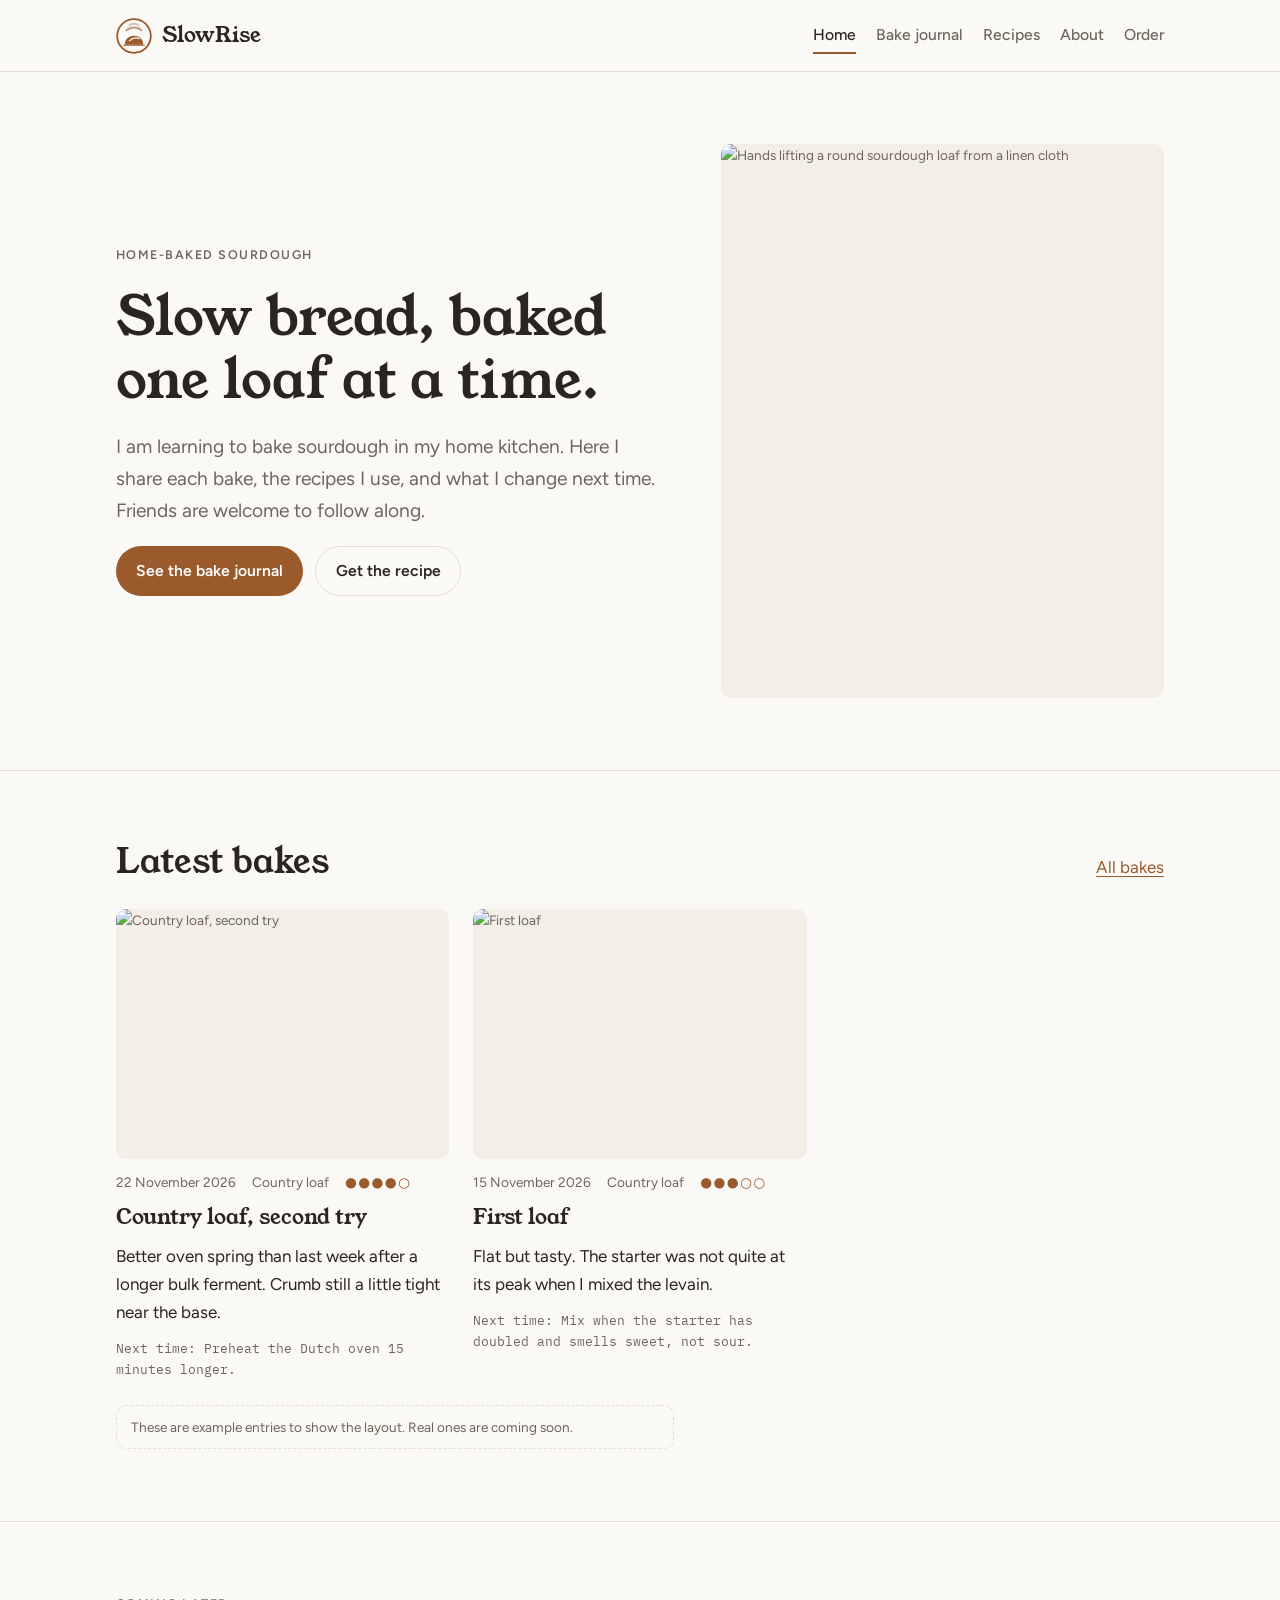
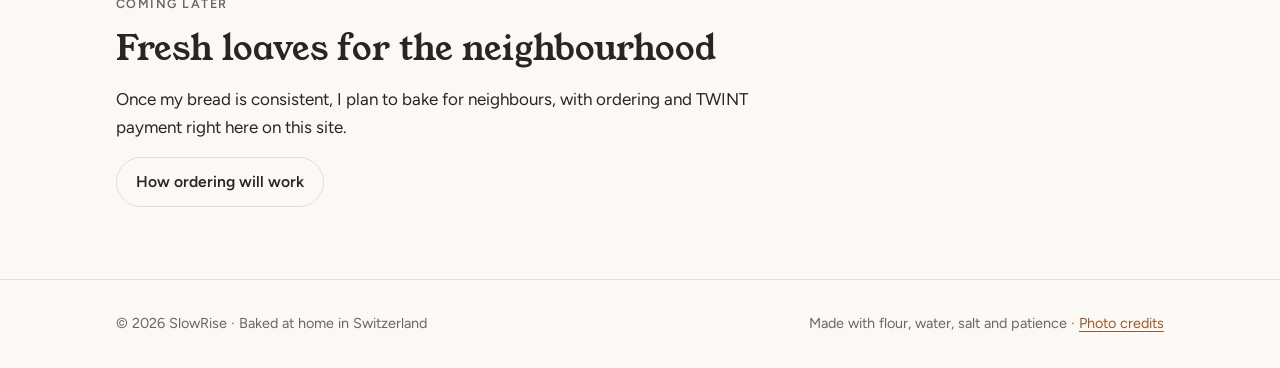
==== index.html @ 60869bbe "Launch SlowRise website Static site for GitHub Pages: home, bake journal, recipes, about and an orde" ====
<!doctype html>
<html lang="en">
<head>
<meta charset="utf-8">
<meta name="viewport" content="width=device-width, initial-scale=1, viewport-fit=cover">
<title>SlowRise</title>
<meta name="description" content="Home-baked sourdough: my bakes, recipes and what I am learning along the way.">
<link rel="preconnect" href="https://fonts.googleapis.com">
<link rel="preconnect" href="https://fonts.gstatic.com" crossorigin>
<link rel="stylesheet" href="https://fonts.googleapis.com/css2?family=Figtree:wght@400;500;600&family=IBM+Plex+Mono:wght@400&family=Young+Serif&display=swap">
<link rel="stylesheet" href="assets/style.css">
<link rel="icon" href="assets/slowrise-icon.svg" type="image/svg+xml">
</head>
<body>
<header class="site-header"><div class="wrap">
  <a class="brand" href="index.html"><svg aria-hidden="true" xmlns="http://www.w3.org/2000/svg" viewBox="20 20 120 120" xmlns:c2pa="http://c2pa.org/manifest"><circle cx="80" cy="80" r="56" fill="none" stroke="#9a5a2c" stroke-width="6"/><g transform="translate(80 78) scale(1.4) translate(-80 -78)"><path d="M58 100 C58 72 102 72 102 100 Z" fill="#9a5a2c"/><path d="M69 91 C76 84 86 83 93 86" stroke="#fbf9f5" stroke-width="2.6" fill="none" stroke-linecap="round"/><path d="M62 66 C72 57 88 57 98 66" stroke="#9a5a2c" stroke-width="4.5" fill="none" stroke-linecap="round" opacity=".6"/><path d="M69 54 C75 49 85 49 91 54" stroke="#9a5a2c" stroke-width="4.5" fill="none" stroke-linecap="round" opacity=".35"/><rect x="54" y="100" width="52" height="2.6" rx="1.3" fill="#9a5a2c"/><metadata><c2pa:manifest>[base64]/CWQAAAZljYm9yomdhY3Rpb25zgqJmYWN0aW9ua2MycGEub3BlbmVkanBhcmFtZXRlcnOha2luZ3JlZGllbnRzgaJjdXJseC1zZWxmI2p1bWJmPWMycGEuYXNzZXJ0aW9ucy9jMnBhLmluZ3JlZGllbnQudjNkaGFzaFggWPOl4H/[base64]/[base64]/NGecPCytOwbKIbtbiwzRqvPZkd4I4atxMf46JjdXJseCpzZWxmI2p1bWJmPWMycGEuYXNzZXJ0aW9ucy9jMnBhLmFjdGlvbnMudjJkaGFzaFggr4GhejEgDaPNTZR0cdIsZ1REBcip40oiCZy/Ed5PreSiY3VybHgpc2VsZiNqdW1iZj1jMnBhLmFzc2VydGlvbnMvYzJwYS5oYXNoLmRhdGFkaGFzaFggjksnxcP9mDrNz2P2r/X9RKMBh4L3/[base64]/[base64]/3cyjxFA3Qo5S46fX0/ihY0VZ7mfb9KF703t5OjWDBWMA4GA1UdDwEB/wQEAwIHgDAVBgNVHSUEDjAMBgorBgEEAYPoXgIBMAwGA1UdEwEB/wQCMAAwHwYDVR0jBBgwFoAUzlHiBIFOZFsj+OPEz5o+nMHXXMIwCgYIKoZIzj0EAwMDZwAwZAIwMXMdFJ4BetLLVY7ORuE9noqbbAZOZn/aArXyTwFAZfKrPzxF2vPoJNf1+UCdg1XGAjBwX1zd9WGqYkqmL5SFqw1QySjr1zJfpJM9+1rdDwSPLMOPOjKuiXjoU/[base64]/Oc1e/bIlU72qNO+OXqVHaN+mHjWEEXpP87nwZQ37JZCylegv99Gw=</c2pa:manifest></metadata></g></svg><span>SlowRise</span></a>
  <nav class="nav" aria-label="Main"><a href="index.html" aria-current="page">Home</a><a href="bakes.html">Bake journal</a><a href="recipes.html">Recipes</a><a href="about.html">About</a><a href="order.html">Order</a></nav>
</div></header>
<main>

<section class="hero"><div class="wrap">
  <div class="copy">
    <span class="eyebrow">Home-baked sourdough</span>
    <h1>Slow bread, baked one loaf at a time.</h1>
    <p class="lede">I am learning to bake sourdough in my home kitchen. Here I share each bake, the recipes I use, and what I change next time. Friends are welcome to follow along.</p>
    <div class="btn-row"><a class="btn btn-primary" href="bakes.html">See the bake journal</a><a class="btn btn-ghost" href="recipes.html">Get the recipe</a></div>
  </div>
  <figure class="photo hero-photo" style="aspect-ratio:4 / 5"><img src="https://images.unsplash.com/photo-1613396874083-2d5fbe59ae79?auto=format&fit=crop&w=1200&q=80" alt="Hands lifting a round sourdough loaf from a linen cloth" loading="lazy"></figure>
</div></section>
<section><div class="wrap">
  <div class="section-head"><h2>Latest bakes</h2><a href="bakes.html">All bakes</a></div>
  <div id="bakes" data-limit="3"></div>
</div></section>
<section><div class="wrap stack">
  <span class="eyebrow">Coming later</span>
  <h2>Fresh loaves for the neighbourhood</h2>
  <p>Once my bread is consistent, I plan to bake for neighbours, with ordering and TWINT payment right here on this site.</p>
  <div><a class="btn btn-ghost" href="order.html">How ordering will work</a></div>
</div></section>
</main>
<footer class="site-footer"><div class="wrap">
  <span>© <span id="year">2026</span> SlowRise · Baked at home in Switzerland</span>
  <span>Made with flour, water, salt and patience · <a href="about.html#credits">Photo credits</a></span>
</div></footer>
<script src="assets/site.js"></script>
</body>
</html>
---- assets/style.css ----
/* Layout: one calm reading column (max 68rem) with generous whitespace; cards only for bakes. */
:root {
  --bg: #fbf9f5;          /* flour */
  --surface: #f3eee6;     /* proofing linen */
  --ink: #2b2521;         /* rye */
  --muted: #6f655c;
  --line: #e4ddd2;
  --crust: #9a5a2c;       /* accent: crust brown */
  --crust-ink: #ffffff;
  --sage: #6c7a5f;        /* "available" state */
  --font-display: "Young Serif", Georgia, "Times New Roman", serif;
  --font-body: "Figtree", system-ui, -apple-system, "Segoe UI", sans-serif;
  --font-data: "IBM Plex Mono", ui-monospace, Menlo, monospace;
  --radius: 10px;
  color-scheme: light;
}
@media (prefers-color-scheme: dark) {
  :root:not([data-theme="light"]) {
    --bg: #1c1916; --surface: #262220; --ink: #efe8df; --muted: #b0a598;
    --line: #3a342f; --crust: #d38a55; --crust-ink: #1c1916; --sage: #9fb08f;
    color-scheme: dark;
  }
}
:root[data-theme="dark"] {
  --bg: #1c1916; --surface: #262220; --ink: #efe8df; --muted: #b0a598;
  --line: #3a342f; --crust: #d38a55; --crust-ink: #1c1916; --sage: #9fb08f;
  color-scheme: dark;
}

*, *::before, *::after { box-sizing: border-box; }
html { -webkit-text-size-adjust: 100%; }
body {
  margin: 0;
  background: var(--bg);
  color: var(--ink);
  font-family: var(--font-body);
  font-size: 1.0625rem;
  line-height: 1.65;
}
img { max-width: 100%; display: block; }
a { color: var(--crust); text-underline-offset: 3px; }
a:focus-visible, button:focus-visible { outline: 2px solid var(--crust); outline-offset: 3px; border-radius: 4px; }

.wrap {
  max-width: 68rem;
  margin: 0 auto;
  padding-left: max(20px, env(safe-area-inset-left, 0px));
  padding-right: max(20px, env(safe-area-inset-right, 0px));
}

h1, h2, h3 { font-family: var(--font-display); font-weight: 400; line-height: 1.15; text-wrap: balance; margin: 0; }
h1 { font-size: clamp(2.2rem, 5vw, 3.4rem); }
h2 { font-size: clamp(1.6rem, 3vw, 2.1rem); }
h3 { font-size: 1.3rem; }
p { margin: 0; max-width: 62ch; }
.eyebrow { font-size: .78rem; letter-spacing: .12em; text-transform: uppercase; color: var(--muted); font-weight: 600; }
.lede { font-size: 1.2rem; color: var(--muted); }
.stack { display: grid; gap: 1rem; }

/* Header */
.site-header { border-bottom: 1px solid var(--line); }
.site-header .wrap { display: flex; align-items: center; justify-content: space-between; gap: 1rem; flex-wrap: wrap; padding-block: 1.1rem; }
.brand { display: flex; align-items: center; gap: .6rem; color: var(--ink); text-decoration: none; font-family: var(--font-display); font-size: 1.3rem; }
.brand svg { width: 36px; height: 36px; }
.nav { display: flex; gap: .25rem 1.25rem; flex-wrap: wrap; }
.nav a { color: var(--muted); text-decoration: none; font-weight: 500; font-size: .98rem; padding-block: .25rem; border-bottom: 2px solid transparent; }
.nav a:hover { color: var(--ink); }
.nav a[aria-current="page"] { color: var(--ink); border-bottom-color: var(--crust); }

/* Sections */
main section { padding-block: clamp(2.5rem, 6vw, 4.5rem); }
main section + section { border-top: 1px solid var(--line); }
.section-head { display: flex; justify-content: space-between; align-items: baseline; gap: 1rem; flex-wrap: wrap; margin-bottom: 1.75rem; }

/* Hero */
.hero .wrap { display: grid; grid-template-columns: 1.1fr .9fr; gap: clamp(2rem, 5vw, 4rem); align-items: center; }
.hero .copy { display: grid; gap: 1.25rem; min-width: 0; }
.hero-art { aspect-ratio: 1 / 1; max-width: 100%; border-radius: 50%; background: var(--surface); display: grid; place-items: center; }
.hero-art svg { width: 78%; height: auto; }
@media (max-width: 760px) {
  .hero .wrap { grid-template-columns: 1fr; }
  .hero-art { max-width: 280px; justify-self: center; order: -1; }
}

.btn { display: inline-flex; align-items: center; gap: .5rem; padding: .7rem 1.2rem; border-radius: 999px; font-weight: 600; text-decoration: none; font-size: .98rem; border: 1px solid transparent; }
.btn-primary { background: var(--crust); color: var(--crust-ink); }
.btn-ghost { border-color: var(--line); color: var(--ink); }
.btn-row { display: flex; gap: .75rem; flex-wrap: wrap; }

/* Bake cards */
.bakes { display: grid; grid-template-columns: repeat(auto-fill, minmax(260px, 1fr)); gap: 1.5rem; }
.bake { display: grid; gap: .75rem; align-content: start; min-width: 0; }
.photo { aspect-ratio: 4 / 3; max-width: 100%; border-radius: var(--radius); background: var(--surface); overflow: hidden; display: grid; place-items: center; color: var(--muted); font-size: .85rem; }
.photo img { width: 100%; height: 100%; object-fit: cover; }
.bake .meta { display: flex; gap: .4rem 1rem; flex-wrap: wrap; font-size: .85rem; color: var(--muted); }
.rating { color: var(--crust); letter-spacing: .1em; }
.tag { display: inline-block; font-size: .72rem; letter-spacing: .08em; text-transform: uppercase; font-weight: 600; padding: .15rem .55rem; border-radius: 999px; border: 1px solid var(--line); color: var(--muted); }

/* Recipes */
.recipe { display: grid; grid-template-columns: minmax(0, 1fr) minmax(0, 1.2fr); gap: 2.5rem; }
@media (max-width: 760px) { .recipe { grid-template-columns: 1fr; } }
.table-scroll { overflow-x: auto; }
table.formula { width: 100%; border-collapse: collapse; font-variant-numeric: tabular-nums; }
.formula th, .formula td { text-align: left; padding: .55rem .25rem; border-bottom: 1px solid var(--line); }
.formula th { font-size: .75rem; letter-spacing: .1em; text-transform: uppercase; color: var(--muted); font-weight: 600; }
.formula td.num { text-align: right; font-family: var(--font-data); font-size: .92rem; }
.formula th.num { text-align: right; }
.formula tfoot td { font-weight: 600; border-bottom: 0; }
ol.method { margin: 0; padding-left: 1.3rem; display: grid; gap: .8rem; }
ol.method li::marker { font-family: var(--font-data); color: var(--crust); }
.when { font-family: var(--font-data); font-size: .82rem; color: var(--muted); display: block; }

/* Order (phase 2) */
.menu { display: grid; gap: 0; }
.menu-item { display: grid; grid-template-columns: 1fr auto; gap: .25rem 1rem; padding-block: 1.1rem; border-bottom: 1px solid var(--line); }
.menu-item .price { font-family: var(--font-data); white-space: nowrap; }
.menu-item p { color: var(--muted); font-size: .95rem; grid-column: 1 / -1; }
.notice { background: var(--surface); border-radius: var(--radius); padding: 1.25rem 1.4rem; display: grid; gap: .5rem; }
.dot { display: inline-block; width: .55rem; height: .55rem; border-radius: 50%; background: var(--muted); margin-right: .4rem; vertical-align: middle; }
.dot.on { background: var(--sage); }

.sample-note { margin-top: 1.5rem; font-size: .85rem; color: var(--muted); border: 1px dashed var(--line); border-radius: var(--radius); padding: .6rem .9rem; }

/* Footer */
.site-footer { border-top: 1px solid var(--line); color: var(--muted); font-size: .9rem; }
.site-footer .wrap { display: flex; justify-content: space-between; gap: 1rem; flex-wrap: wrap; padding-block: 2rem; }

@media (prefers-reduced-motion: no-preference) {
  .btn, .nav a { transition: background-color .15s, color .15s, border-color .15s; }
}

/* Photos */
figure.photo { margin: 0; }
.hero-photo { width: 100%; }
.photo.wide { aspect-ratio: 21 / 9; }
.photo-pair { display: grid; grid-template-columns: 1fr 1fr; gap: 1rem; }
.credits ul { margin: 0; padding-left: 1.2rem; display: grid; gap: .3rem; font-size: .92rem; color: var(--muted); }
@media (max-width: 760px) {
  .hero-photo { max-width: 340px; justify-self: center; order: -1; aspect-ratio: 4 / 3 !important; }
  .photo.wide { aspect-ratio: 16 / 10; }
}
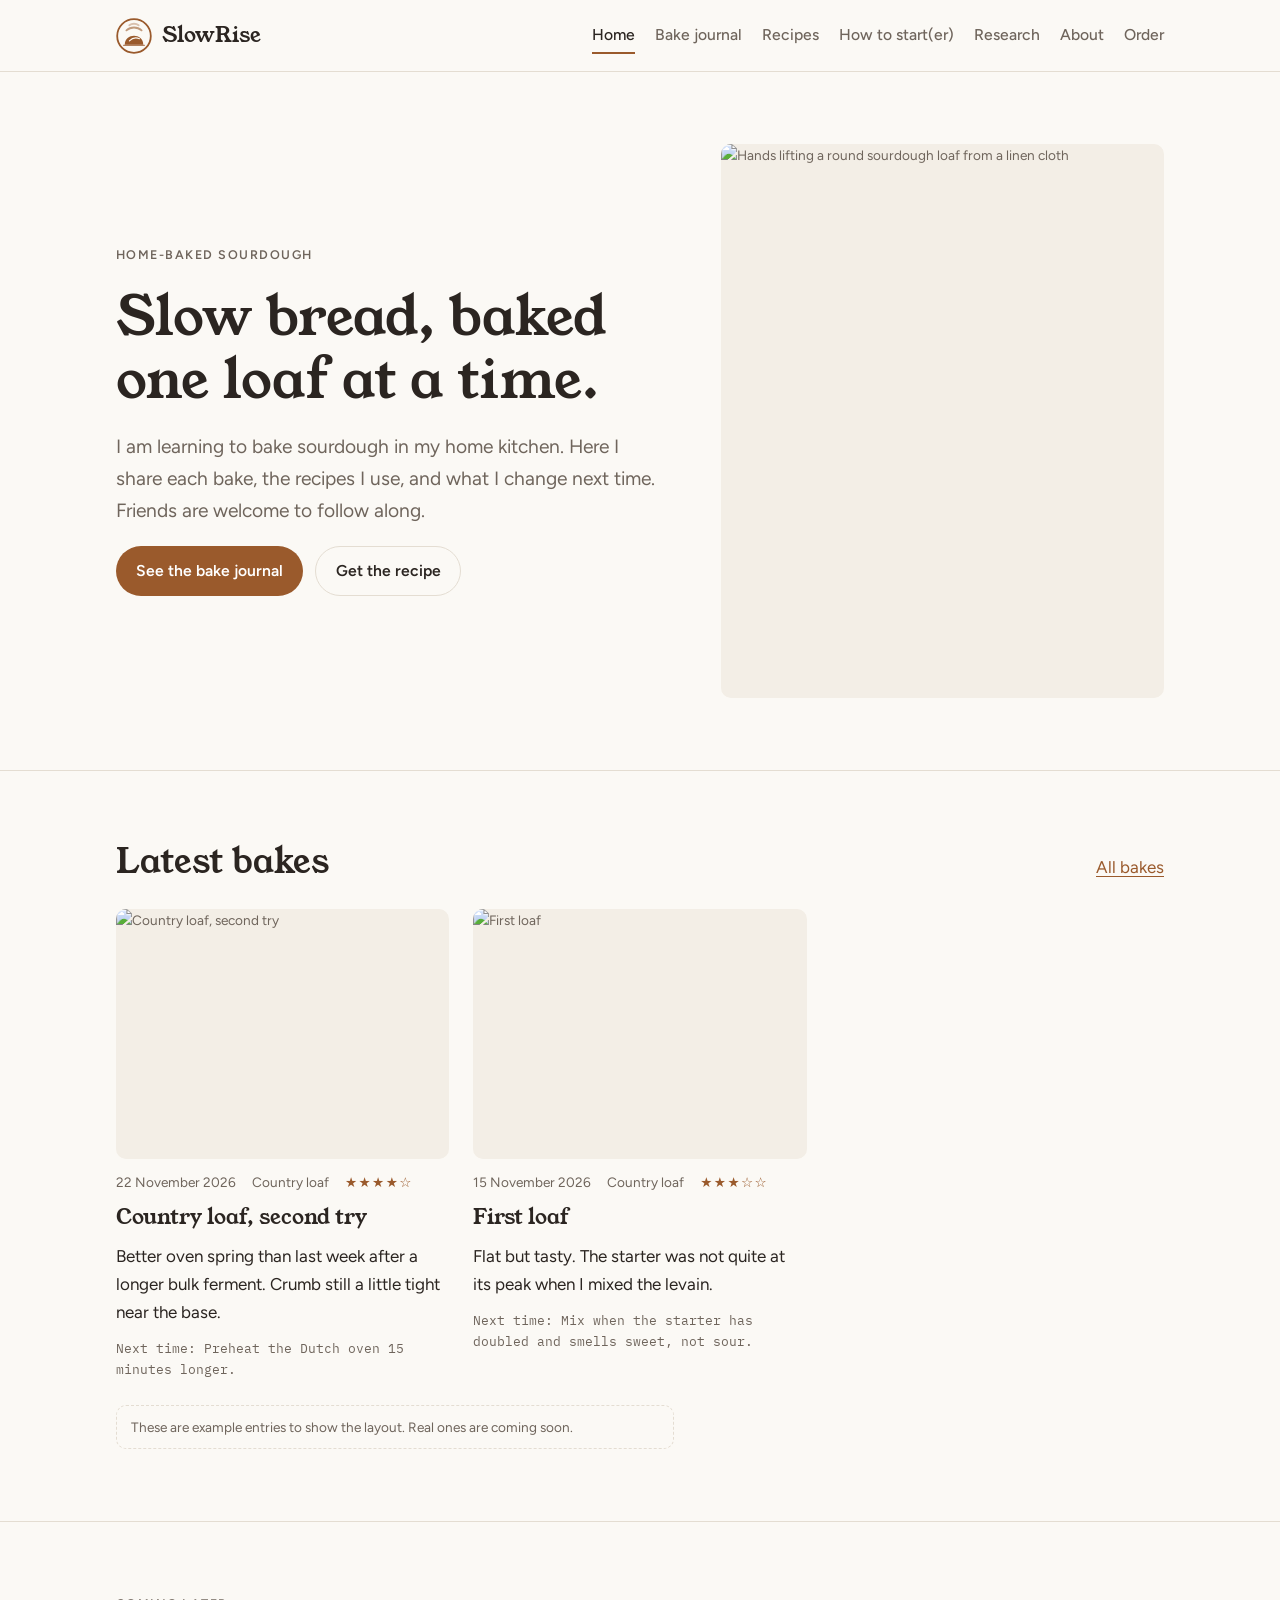
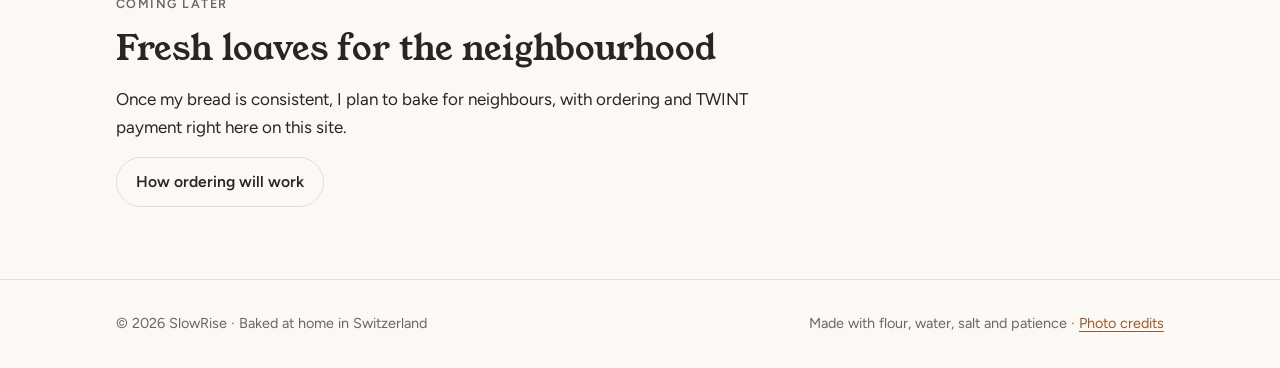
==== commit 419de3fb: "Add How to start(er) page with three test starters and starter research Adds starter.html (three sta" ====
--- a/index.html
+++ b/index.html
@@ -14,7 +14,7 @@
 <body>
 <header class="site-header"><div class="wrap">
   <a class="brand" href="index.html"><svg aria-hidden="true" xmlns="http://www.w3.org/2000/svg" viewBox="20 20 120 120" xmlns:c2pa="http://c2pa.org/manifest"><circle cx="80" cy="80" r="56" fill="none" stroke="#9a5a2c" stroke-width="6"/><g transform="translate(80 78) scale(1.4) translate(-80 -78)"><path d="M58 100 C58 72 102 72 102 100 Z" fill="#9a5a2c"/><path d="M69 91 C76 84 86 83 93 86" stroke="#fbf9f5" stroke-width="2.6" fill="none" stroke-linecap="round"/><path d="M62 66 C72 57 88 57 98 66" stroke="#9a5a2c" stroke-width="4.5" fill="none" stroke-linecap="round" opacity=".6"/><path d="M69 54 C75 49 85 49 91 54" stroke="#9a5a2c" stroke-width="4.5" fill="none" stroke-linecap="round" opacity=".35"/><rect x="54" y="100" width="52" height="2.6" rx="1.3" fill="#9a5a2c"/><metadata><c2pa:manifest>[base64]/CWQAAAZljYm9yomdhY3Rpb25zgqJmYWN0aW9ua2MycGEub3BlbmVkanBhcmFtZXRlcnOha2luZ3JlZGllbnRzgaJjdXJseC1zZWxmI2p1bWJmPWMycGEuYXNzZXJ0aW9ucy9jMnBhLmluZ3JlZGllbnQudjNkaGFzaFggWPOl4H/[base64]/[base64]/NGecPCytOwbKIbtbiwzRqvPZkd4I4atxMf46JjdXJseCpzZWxmI2p1bWJmPWMycGEuYXNzZXJ0aW9ucy9jMnBhLmFjdGlvbnMudjJkaGFzaFggr4GhejEgDaPNTZR0cdIsZ1REBcip40oiCZy/Ed5PreSiY3VybHgpc2VsZiNqdW1iZj1jMnBhLmFzc2VydGlvbnMvYzJwYS5oYXNoLmRhdGFkaGFzaFggjksnxcP9mDrNz2P2r/X9RKMBh4L3/[base64]/[base64]/3cyjxFA3Qo5S46fX0/ihY0VZ7mfb9KF703t5OjWDBWMA4GA1UdDwEB/wQEAwIHgDAVBgNVHSUEDjAMBgorBgEEAYPoXgIBMAwGA1UdEwEB/wQCMAAwHwYDVR0jBBgwFoAUzlHiBIFOZFsj+OPEz5o+nMHXXMIwCgYIKoZIzj0EAwMDZwAwZAIwMXMdFJ4BetLLVY7ORuE9noqbbAZOZn/aArXyTwFAZfKrPzxF2vPoJNf1+UCdg1XGAjBwX1zd9WGqYkqmL5SFqw1QySjr1zJfpJM9+1rdDwSPLMOPOjKuiXjoU/[base64]/Oc1e/bIlU72qNO+OXqVHaN+mHjWEEXpP87nwZQ37JZCylegv99Gw=</c2pa:manifest></metadata></g></svg><span>SlowRise</span></a>
-  <nav class="nav" aria-label="Main"><a href="index.html" aria-current="page">Home</a><a href="bakes.html">Bake journal</a><a href="recipes.html">Recipes</a><a href="about.html">About</a><a href="order.html">Order</a></nav>
+  <nav class="nav" aria-label="Main"><a href="index.html" aria-current="page">Home</a><a href="bakes.html">Bake journal</a><a href="recipes.html">Recipes</a><a href="starter.html">How to start(er)</a><a href="research.html">Research</a><a href="about.html">About</a><a href="order.html">Order</a></nav>
 </div></header>
 <main>
 
@@ -25,7 +25,7 @@
     <p class="lede">I am learning to bake sourdough in my home kitchen. Here I share each bake, the recipes I use, and what I change next time. Friends are welcome to follow along.</p>
     <div class="btn-row"><a class="btn btn-primary" href="bakes.html">See the bake journal</a><a class="btn btn-ghost" href="recipes.html">Get the recipe</a></div>
   </div>
-  <figure class="photo hero-photo" style="aspect-ratio:4 / 5"><img src="https://images.unsplash.com/photo-1613396874083-2d5fbe59ae79?auto=format&fit=crop&w=1200&q=80" alt="Hands lifting a round sourdough loaf from a linen cloth" loading="lazy"></figure>
+  <figure class="photo hero-photo" style="aspect-ratio:4 / 5"><img src="https://images.unsplash.com/photo-1613396874083-2d5fbe59ae79?auto=format&fit=crop&w=1200&q=80" alt="Hands lifting a round sourdough loaf from a linen cloth" fetchpriority="high"></figure>
 </div></section>
 <section><div class="wrap">
   <div class="section-head"><h2>Latest bakes</h2><a href="bakes.html">All bakes</a></div>
--- a/assets/style.css
+++ b/assets/style.css
@@ -110,6 +110,16 @@
 ol.method li::marker { font-family: var(--font-data); color: var(--crust); }
 .when { font-family: var(--font-data); font-size: .82rem; color: var(--muted); display: block; }
 
+/* Research */
+.research-list { display: grid; }
+.research-entry { display: grid; gap: .75rem; padding-block: 1.5rem; border-bottom: 1px solid var(--line); }
+.research-entry:first-child { padding-top: 0; }
+.research-entry h2 { font-size: clamp(1.4rem, 2.5vw, 1.8rem); }
+.research-entry > p { max-width: 72ch; }
+.research-meta { display: flex; align-items: center; gap: .4rem .8rem; flex-wrap: wrap; color: var(--muted); font-size: .85rem; }
+.research-author { color: var(--muted); font-size: .95rem; }
+.research-entry > a { width: fit-content; font-weight: 600; }
+
 /* Order (phase 2) */
 .menu { display: grid; gap: 0; }
 .menu-item { display: grid; grid-template-columns: 1fr auto; gap: .25rem 1rem; padding-block: 1.1rem; border-bottom: 1px solid var(--line); }
@@ -139,3 +149,36 @@
   .hero-photo { max-width: 340px; justify-self: center; order: -1; aspect-ratio: 4 / 3 !important; }
   .photo.wide { aspect-ratio: 16 / 10; }
 }
+
+/* How to start(er) */
+.jump { display: flex; flex-wrap: wrap; gap: .5rem; }
+.jump a { text-decoration: none; font-weight: 500; font-size: .92rem; padding: .35rem .85rem; border: 1px solid var(--line); border-radius: 999px; color: var(--ink); }
+.jump a:hover { border-color: var(--crust); }
+.starter-cards { display: grid; grid-template-columns: repeat(3, minmax(0, 1fr)); gap: 1.25rem; }
+.starter-card { display: grid; gap: .6rem; align-content: start; padding: 1.4rem; background: var(--surface); border-radius: var(--radius); color: var(--ink); text-decoration: none; border: 1px solid transparent; }
+.starter-card:hover { border-color: var(--crust); }
+.starter-card .letter { width: 2.4rem; height: 2.4rem; border-radius: 50%; background: var(--crust); color: var(--crust-ink); display: grid; place-items: center; font-family: var(--font-display); font-size: 1.2rem; }
+.starter-card p { color: var(--muted); font-size: .98rem; }
+.facts { margin: .25rem 0 0; display: grid; grid-template-columns: auto 1fr; gap: .3rem .9rem; font-size: .88rem; }
+.facts dt { color: var(--muted); font-weight: 600; }
+.facts dd { margin: 0; }
+.starter-title { font-size: clamp(1.6rem, 3vw, 2.1rem); }
+h4 { font-family: var(--font-display); font-weight: 400; font-size: 1.2rem; margin: 0; }
+.starter-recipe { scroll-margin-top: 1rem; }
+.two-col { display: grid; grid-template-columns: 1fr 1fr; gap: 2.5rem; }
+ul.ticks { margin: 0; padding-left: 1.2rem; display: grid; gap: .55rem; }
+ul.ticks li::marker { color: var(--crust); }
+.principles { display: grid; grid-template-columns: repeat(2, minmax(0, 1fr)); gap: 1.75rem 2.5rem; }
+.principles article { display: grid; gap: .45rem; align-content: start; padding-top: 1rem; border-top: 2px solid var(--crust); }
+.principles p { font-size: .98rem; }
+.source-cols { display: grid; grid-template-columns: 1fr 1fr; gap: 3rem; align-items: start; }
+.source-col { display: grid; gap: 1.25rem; min-width: 0; }
+.col-head { font-size: 1.5rem; padding-bottom: .75rem; border-bottom: 2px solid var(--crust); }
+.source-col .research-entry h2 { font-size: 1.3rem; }
+.research-entry { scroll-margin-top: 1rem; }
+.home-baker { display: grid; gap: .35rem; background: var(--surface); border-radius: var(--radius); padding: 1rem 1.1rem; }
+.home-baker h3 { font-size: 1.05rem; }
+@media (max-width: 900px) { .starter-cards { grid-template-columns: 1fr; } }
+@media (max-width: 760px) { .two-col, .principles, .source-cols { grid-template-columns: 1fr; } }
+.starter-recipe .recipe > .stack { align-content: start; }
+.starter-recipe .notice p { font-size: .98rem; }
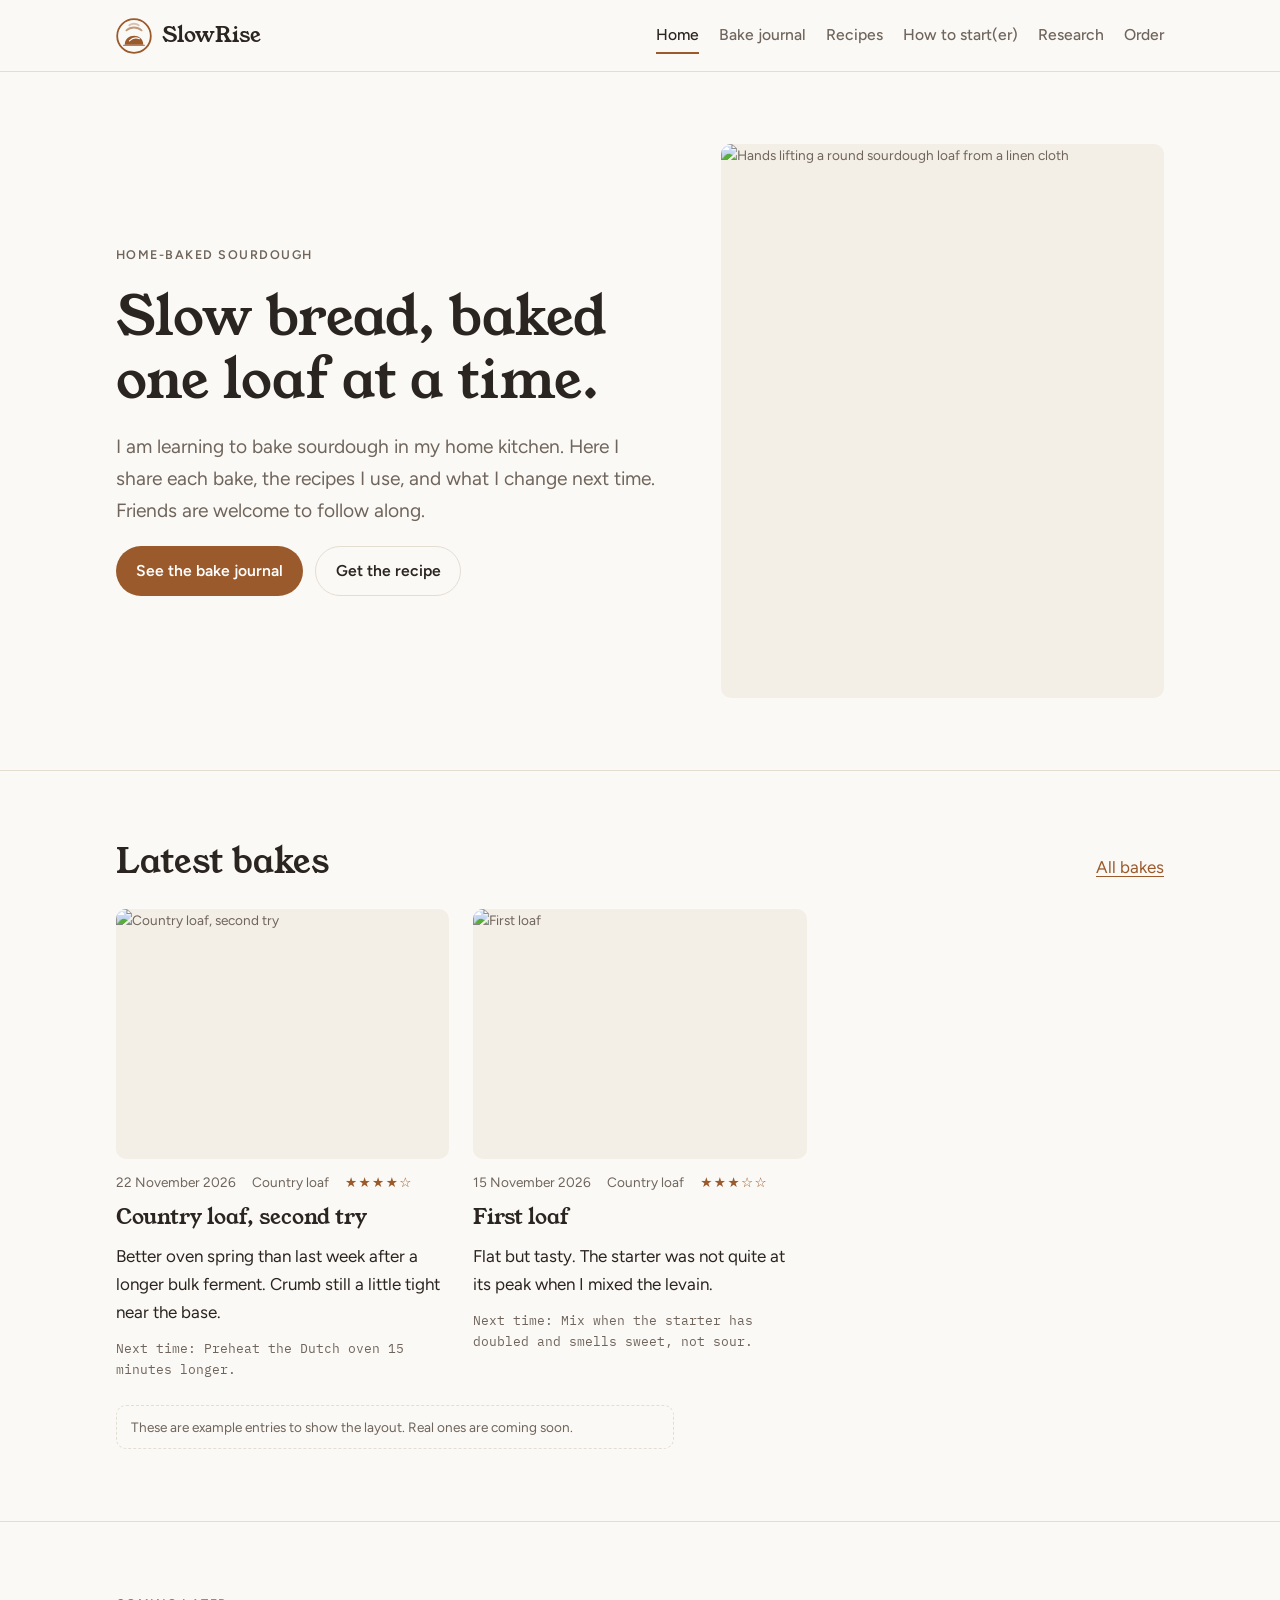
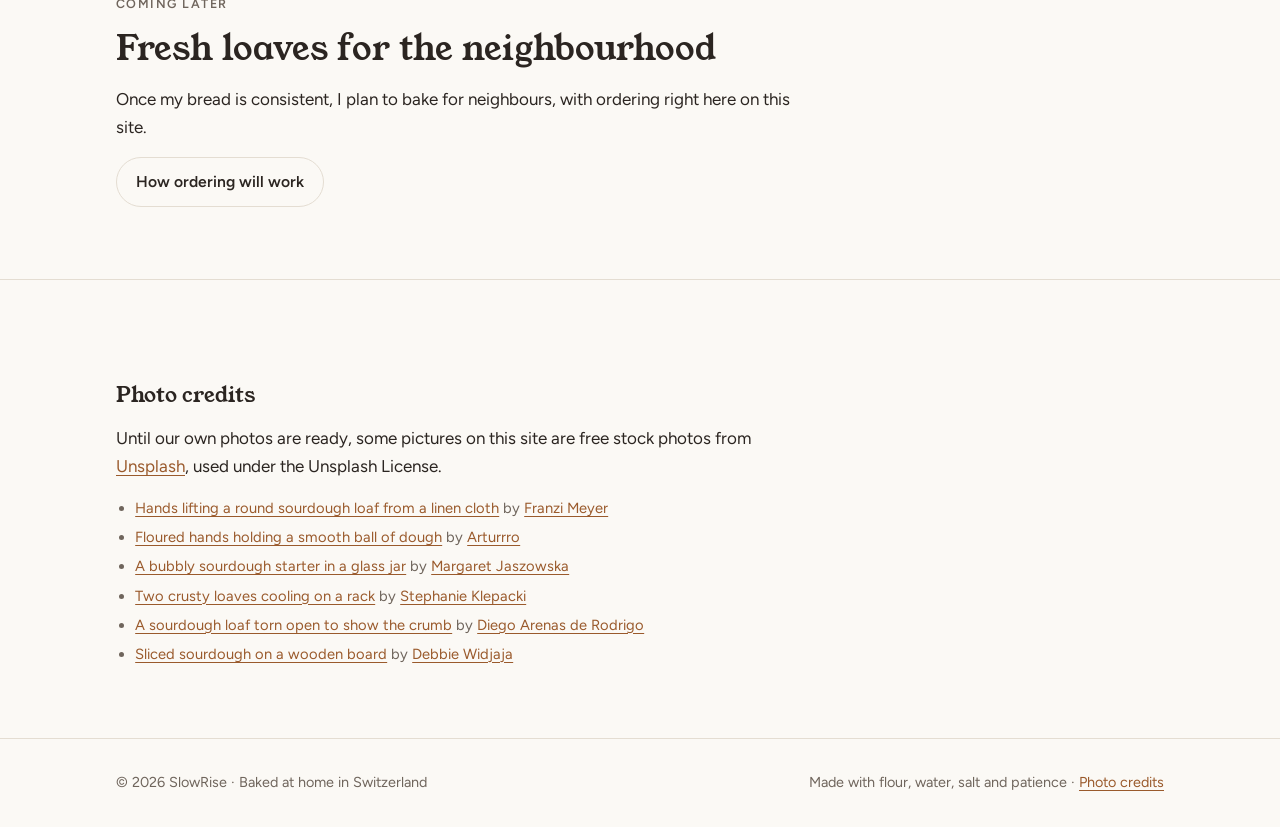
==== commit 164ff39c: "Remove About page and all TWINT/payment mentions Photo credits move to the bottom of the home page. " ====
--- a/index.html
+++ b/index.html
@@ -14,7 +14,7 @@
 <body>
 <header class="site-header"><div class="wrap">
   <a class="brand" href="index.html"><svg aria-hidden="true" xmlns="http://www.w3.org/2000/svg" viewBox="20 20 120 120" xmlns:c2pa="http://c2pa.org/manifest"><circle cx="80" cy="80" r="56" fill="none" stroke="#9a5a2c" stroke-width="6"/><g transform="translate(80 78) scale(1.4) translate(-80 -78)"><path d="M58 100 C58 72 102 72 102 100 Z" fill="#9a5a2c"/><path d="M69 91 C76 84 86 83 93 86" stroke="#fbf9f5" stroke-width="2.6" fill="none" stroke-linecap="round"/><path d="M62 66 C72 57 88 57 98 66" stroke="#9a5a2c" stroke-width="4.5" fill="none" stroke-linecap="round" opacity=".6"/><path d="M69 54 C75 49 85 49 91 54" stroke="#9a5a2c" stroke-width="4.5" fill="none" stroke-linecap="round" opacity=".35"/><rect x="54" y="100" width="52" height="2.6" rx="1.3" fill="#9a5a2c"/><metadata><c2pa:manifest>[base64]/CWQAAAZljYm9yomdhY3Rpb25zgqJmYWN0aW9ua2MycGEub3BlbmVkanBhcmFtZXRlcnOha2luZ3JlZGllbnRzgaJjdXJseC1zZWxmI2p1bWJmPWMycGEuYXNzZXJ0aW9ucy9jMnBhLmluZ3JlZGllbnQudjNkaGFzaFggWPOl4H/[base64]/[base64]/NGecPCytOwbKIbtbiwzRqvPZkd4I4atxMf46JjdXJseCpzZWxmI2p1bWJmPWMycGEuYXNzZXJ0aW9ucy9jMnBhLmFjdGlvbnMudjJkaGFzaFggr4GhejEgDaPNTZR0cdIsZ1REBcip40oiCZy/Ed5PreSiY3VybHgpc2VsZiNqdW1iZj1jMnBhLmFzc2VydGlvbnMvYzJwYS5oYXNoLmRhdGFkaGFzaFggjksnxcP9mDrNz2P2r/X9RKMBh4L3/[base64]/[base64]/3cyjxFA3Qo5S46fX0/ihY0VZ7mfb9KF703t5OjWDBWMA4GA1UdDwEB/wQEAwIHgDAVBgNVHSUEDjAMBgorBgEEAYPoXgIBMAwGA1UdEwEB/wQCMAAwHwYDVR0jBBgwFoAUzlHiBIFOZFsj+OPEz5o+nMHXXMIwCgYIKoZIzj0EAwMDZwAwZAIwMXMdFJ4BetLLVY7ORuE9noqbbAZOZn/aArXyTwFAZfKrPzxF2vPoJNf1+UCdg1XGAjBwX1zd9WGqYkqmL5SFqw1QySjr1zJfpJM9+1rdDwSPLMOPOjKuiXjoU/[base64]/Oc1e/bIlU72qNO+OXqVHaN+mHjWEEXpP87nwZQ37JZCylegv99Gw=</c2pa:manifest></metadata></g></svg><span>SlowRise</span></a>
-  <nav class="nav" aria-label="Main"><a href="index.html" aria-current="page">Home</a><a href="bakes.html">Bake journal</a><a href="recipes.html">Recipes</a><a href="starter.html">How to start(er)</a><a href="research.html">Research</a><a href="about.html">About</a><a href="order.html">Order</a></nav>
+  <nav class="nav" aria-label="Main"><a href="index.html" aria-current="page">Home</a><a href="bakes.html">Bake journal</a><a href="recipes.html">Recipes</a><a href="starter.html">How to start(er)</a><a href="research.html">Research</a><a href="order.html">Order</a></nav>
 </div></header>
 <main>
 
@@ -34,13 +34,16 @@
 <section><div class="wrap stack">
   <span class="eyebrow">Coming later</span>
   <h2>Fresh loaves for the neighbourhood</h2>
-  <p>Once my bread is consistent, I plan to bake for neighbours, with ordering and TWINT payment right here on this site.</p>
+  <p>Once my bread is consistent, I plan to bake for neighbours, with ordering right here on this site.</p>
   <div><a class="btn btn-ghost" href="order.html">How ordering will work</a></div>
+</div></section>
+<section><div class="wrap">
+  <div id="credits" class="stack credits" style="margin-top:2rem"><h3>Photo credits</h3><p>Until our own photos are ready, some pictures on this site are free stock photos from <a href="https://unsplash.com">Unsplash</a>, used under the Unsplash License.</p><ul><li><a href="https://unsplash.com/photos/person-holding-brown-bread-on-brown-wooden-chopping-board-7ARN514bTuA">Hands lifting a round sourdough loaf from a linen cloth</a> by <a href="https://unsplash.com/@francescamyer">Franzi Meyer</a></li><li><a href="https://unsplash.com/photos/person-holding-dough-4yzEtTQLdL4">Floured hands holding a smooth ball of dough</a> by <a href="https://unsplash.com/@artek123">Arturrro</a></li><li><a href="https://unsplash.com/photos/clear-glass-jar-on-white-wooden-table-eWLshlonxtg">A bubbly sourdough starter in a glass jar</a> by <a href="https://unsplash.com/@margaret_jaszowska">Margaret Jaszowska</a></li><li><a href="https://unsplash.com/photos/two-loaves-of-crusty-artisan-bread-on-a-cooling-rack-p9h7jrVuJDY">Two crusty loaves cooling on a rack</a> by <a href="https://unsplash.com/@sklepacki">Stephanie Klepacki</a></li><li><a href="https://unsplash.com/photos/hands-holding-a-freshly-baked-loaf-of-sourdough-bread-smHpLKXZJA8">A sourdough loaf torn open to show the crumb</a> by <a href="https://unsplash.com/@diegoarenasderodrigo">Diego Arenas de Rodrigo</a></li><li><a href="https://unsplash.com/photos/brown-bread-on-brown-wooden-chopping-board-H_PXix_4Bwc">Sliced sourdough on a wooden board</a> by <a href="https://unsplash.com/@debbiewidjaja">Debbie Widjaja</a></li></ul></div>
 </div></section>
 </main>
 <footer class="site-footer"><div class="wrap">
   <span>© <span id="year">2026</span> SlowRise · Baked at home in Switzerland</span>
-  <span>Made with flour, water, salt and patience · <a href="about.html#credits">Photo credits</a></span>
+  <span>Made with flour, water, salt and patience · <a href="index.html#credits">Photo credits</a></span>
 </div></footer>
 <script src="assets/site.js"></script>
 </body>
--- a/assets/style.css
+++ b/assets/style.css
@@ -123,7 +123,6 @@
 /* Order (phase 2) */
 .menu { display: grid; gap: 0; }
 .menu-item { display: grid; grid-template-columns: 1fr auto; gap: .25rem 1rem; padding-block: 1.1rem; border-bottom: 1px solid var(--line); }
-.menu-item .price { font-family: var(--font-data); white-space: nowrap; }
 .menu-item p { color: var(--muted); font-size: .95rem; grid-column: 1 / -1; }
 .notice { background: var(--surface); border-radius: var(--radius); padding: 1.25rem 1.4rem; display: grid; gap: .5rem; }
 .dot { display: inline-block; width: .55rem; height: .55rem; border-radius: 50%; background: var(--muted); margin-right: .4rem; vertical-align: middle; }
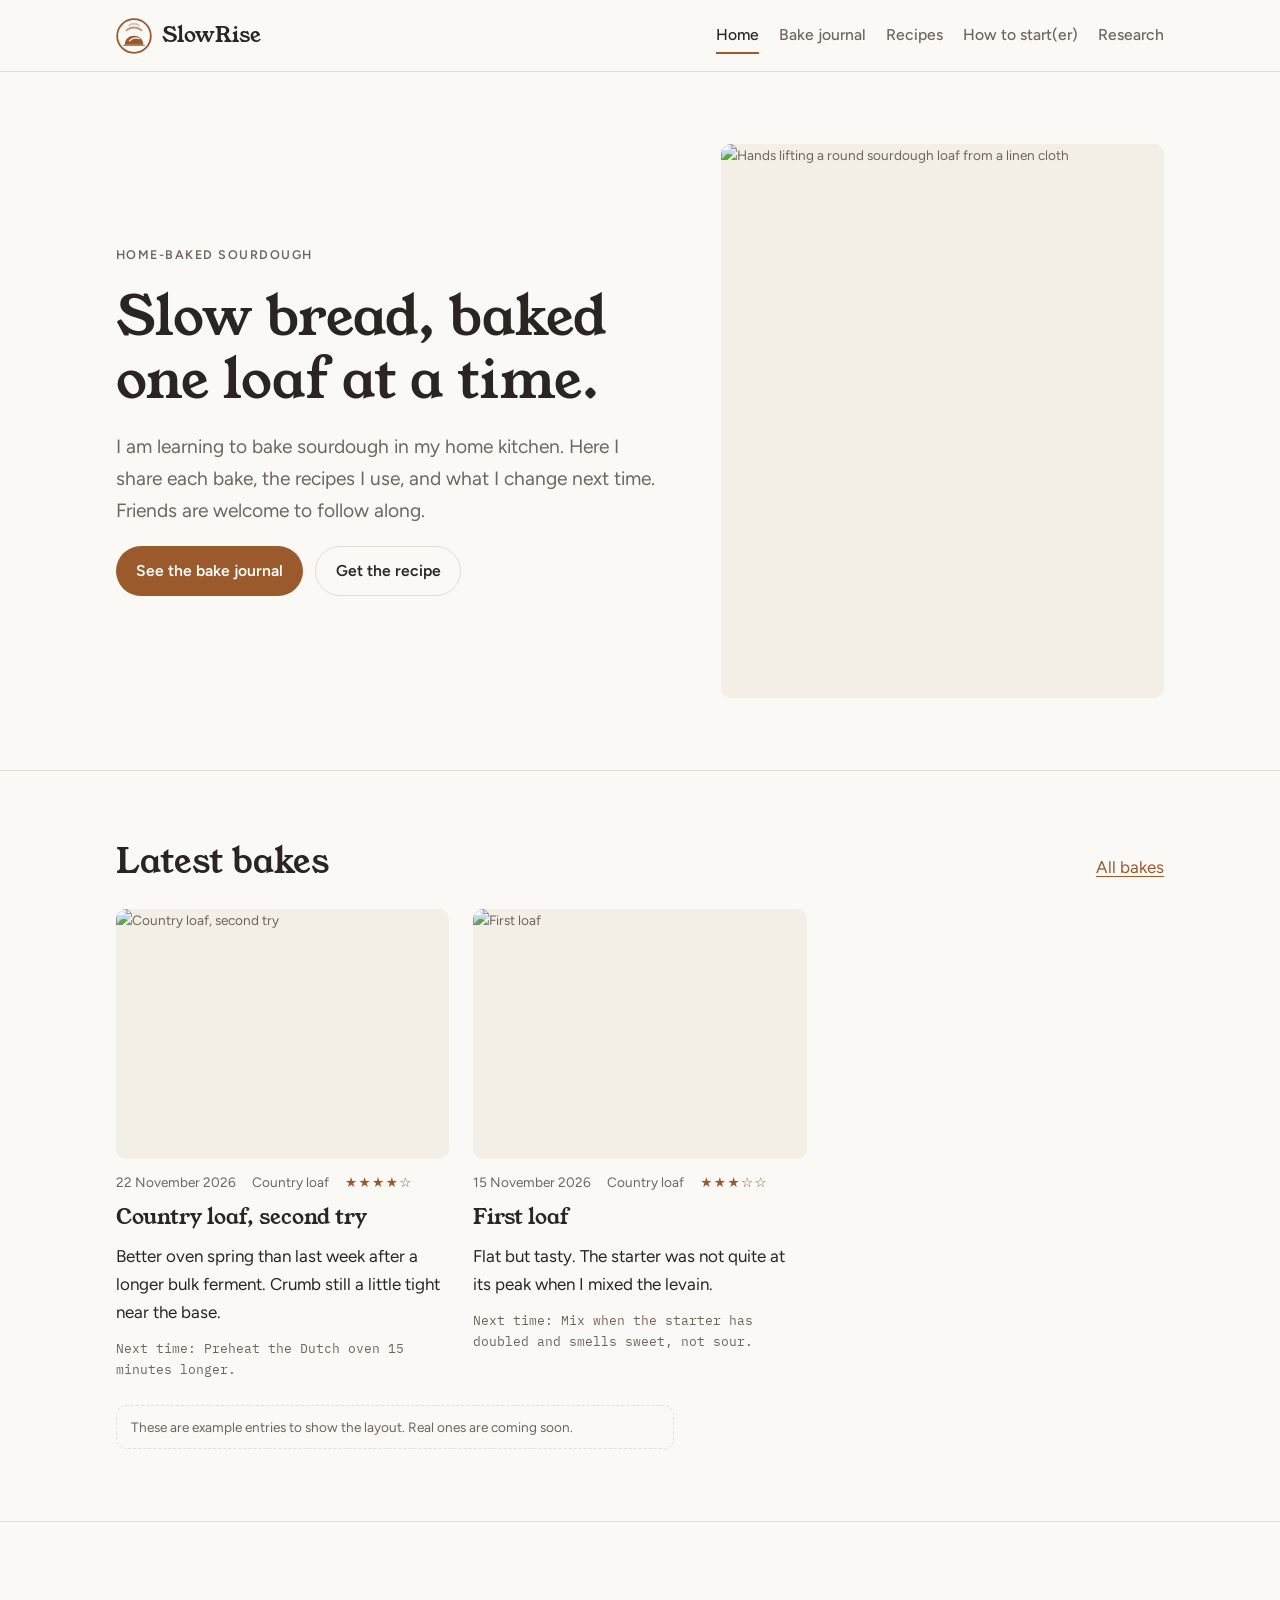
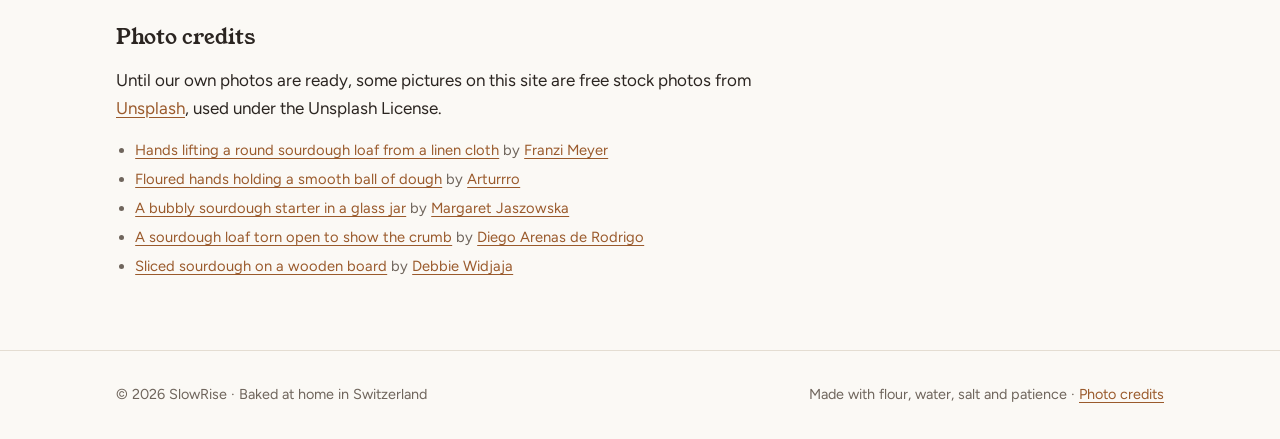
==== commit fa96cf97: "Remove Order page and all ordering and neighbour mentions The site now focuses only on home sourdoug" ====
--- a/index.html
+++ b/index.html
@@ -14,7 +14,7 @@
 <body>
 <header class="site-header"><div class="wrap">
   <a class="brand" href="index.html"><svg aria-hidden="true" xmlns="http://www.w3.org/2000/svg" viewBox="20 20 120 120" xmlns:c2pa="http://c2pa.org/manifest"><circle cx="80" cy="80" r="56" fill="none" stroke="#9a5a2c" stroke-width="6"/><g transform="translate(80 78) scale(1.4) translate(-80 -78)"><path d="M58 100 C58 72 102 72 102 100 Z" fill="#9a5a2c"/><path d="M69 91 C76 84 86 83 93 86" stroke="#fbf9f5" stroke-width="2.6" fill="none" stroke-linecap="round"/><path d="M62 66 C72 57 88 57 98 66" stroke="#9a5a2c" stroke-width="4.5" fill="none" stroke-linecap="round" opacity=".6"/><path d="M69 54 C75 49 85 49 91 54" stroke="#9a5a2c" stroke-width="4.5" fill="none" stroke-linecap="round" opacity=".35"/><rect x="54" y="100" width="52" height="2.6" rx="1.3" fill="#9a5a2c"/><metadata><c2pa:manifest>[base64]/CWQAAAZljYm9yomdhY3Rpb25zgqJmYWN0aW9ua2MycGEub3BlbmVkanBhcmFtZXRlcnOha2luZ3JlZGllbnRzgaJjdXJseC1zZWxmI2p1bWJmPWMycGEuYXNzZXJ0aW9ucy9jMnBhLmluZ3JlZGllbnQudjNkaGFzaFggWPOl4H/[base64]/[base64]/NGecPCytOwbKIbtbiwzRqvPZkd4I4atxMf46JjdXJseCpzZWxmI2p1bWJmPWMycGEuYXNzZXJ0aW9ucy9jMnBhLmFjdGlvbnMudjJkaGFzaFggr4GhejEgDaPNTZR0cdIsZ1REBcip40oiCZy/Ed5PreSiY3VybHgpc2VsZiNqdW1iZj1jMnBhLmFzc2VydGlvbnMvYzJwYS5oYXNoLmRhdGFkaGFzaFggjksnxcP9mDrNz2P2r/X9RKMBh4L3/[base64]/[base64]/3cyjxFA3Qo5S46fX0/ihY0VZ7mfb9KF703t5OjWDBWMA4GA1UdDwEB/wQEAwIHgDAVBgNVHSUEDjAMBgorBgEEAYPoXgIBMAwGA1UdEwEB/wQCMAAwHwYDVR0jBBgwFoAUzlHiBIFOZFsj+OPEz5o+nMHXXMIwCgYIKoZIzj0EAwMDZwAwZAIwMXMdFJ4BetLLVY7ORuE9noqbbAZOZn/aArXyTwFAZfKrPzxF2vPoJNf1+UCdg1XGAjBwX1zd9WGqYkqmL5SFqw1QySjr1zJfpJM9+1rdDwSPLMOPOjKuiXjoU/[base64]/Oc1e/bIlU72qNO+OXqVHaN+mHjWEEXpP87nwZQ37JZCylegv99Gw=</c2pa:manifest></metadata></g></svg><span>SlowRise</span></a>
-  <nav class="nav" aria-label="Main"><a href="index.html" aria-current="page">Home</a><a href="bakes.html">Bake journal</a><a href="recipes.html">Recipes</a><a href="starter.html">How to start(er)</a><a href="research.html">Research</a><a href="order.html">Order</a></nav>
+  <nav class="nav" aria-label="Main"><a href="index.html" aria-current="page">Home</a><a href="bakes.html">Bake journal</a><a href="recipes.html">Recipes</a><a href="starter.html">How to start(er)</a><a href="research.html">Research</a></nav>
 </div></header>
 <main>
 
@@ -31,14 +31,8 @@
   <div class="section-head"><h2>Latest bakes</h2><a href="bakes.html">All bakes</a></div>
   <div id="bakes" data-limit="3"></div>
 </div></section>
-<section><div class="wrap stack">
-  <span class="eyebrow">Coming later</span>
-  <h2>Fresh loaves for the neighbourhood</h2>
-  <p>Once my bread is consistent, I plan to bake for neighbours, with ordering right here on this site.</p>
-  <div><a class="btn btn-ghost" href="order.html">How ordering will work</a></div>
-</div></section>
 <section><div class="wrap">
-  <div id="credits" class="stack credits" style="margin-top:2rem"><h3>Photo credits</h3><p>Until our own photos are ready, some pictures on this site are free stock photos from <a href="https://unsplash.com">Unsplash</a>, used under the Unsplash License.</p><ul><li><a href="https://unsplash.com/photos/person-holding-brown-bread-on-brown-wooden-chopping-board-7ARN514bTuA">Hands lifting a round sourdough loaf from a linen cloth</a> by <a href="https://unsplash.com/@francescamyer">Franzi Meyer</a></li><li><a href="https://unsplash.com/photos/person-holding-dough-4yzEtTQLdL4">Floured hands holding a smooth ball of dough</a> by <a href="https://unsplash.com/@artek123">Arturrro</a></li><li><a href="https://unsplash.com/photos/clear-glass-jar-on-white-wooden-table-eWLshlonxtg">A bubbly sourdough starter in a glass jar</a> by <a href="https://unsplash.com/@margaret_jaszowska">Margaret Jaszowska</a></li><li><a href="https://unsplash.com/photos/two-loaves-of-crusty-artisan-bread-on-a-cooling-rack-p9h7jrVuJDY">Two crusty loaves cooling on a rack</a> by <a href="https://unsplash.com/@sklepacki">Stephanie Klepacki</a></li><li><a href="https://unsplash.com/photos/hands-holding-a-freshly-baked-loaf-of-sourdough-bread-smHpLKXZJA8">A sourdough loaf torn open to show the crumb</a> by <a href="https://unsplash.com/@diegoarenasderodrigo">Diego Arenas de Rodrigo</a></li><li><a href="https://unsplash.com/photos/brown-bread-on-brown-wooden-chopping-board-H_PXix_4Bwc">Sliced sourdough on a wooden board</a> by <a href="https://unsplash.com/@debbiewidjaja">Debbie Widjaja</a></li></ul></div>
+  <div id="credits" class="stack credits" style="margin-top:2rem"><h3>Photo credits</h3><p>Until our own photos are ready, some pictures on this site are free stock photos from <a href="https://unsplash.com">Unsplash</a>, used under the Unsplash License.</p><ul><li><a href="https://unsplash.com/photos/person-holding-brown-bread-on-brown-wooden-chopping-board-7ARN514bTuA">Hands lifting a round sourdough loaf from a linen cloth</a> by <a href="https://unsplash.com/@francescamyer">Franzi Meyer</a></li><li><a href="https://unsplash.com/photos/person-holding-dough-4yzEtTQLdL4">Floured hands holding a smooth ball of dough</a> by <a href="https://unsplash.com/@artek123">Arturrro</a></li><li><a href="https://unsplash.com/photos/clear-glass-jar-on-white-wooden-table-eWLshlonxtg">A bubbly sourdough starter in a glass jar</a> by <a href="https://unsplash.com/@margaret_jaszowska">Margaret Jaszowska</a></li><li><a href="https://unsplash.com/photos/hands-holding-a-freshly-baked-loaf-of-sourdough-bread-smHpLKXZJA8">A sourdough loaf torn open to show the crumb</a> by <a href="https://unsplash.com/@diegoarenasderodrigo">Diego Arenas de Rodrigo</a></li><li><a href="https://unsplash.com/photos/brown-bread-on-brown-wooden-chopping-board-H_PXix_4Bwc">Sliced sourdough on a wooden board</a> by <a href="https://unsplash.com/@debbiewidjaja">Debbie Widjaja</a></li></ul></div>
 </div></section>
 </main>
 <footer class="site-footer"><div class="wrap">
--- a/assets/style.css
+++ b/assets/style.css
@@ -120,13 +120,7 @@
 .research-author { color: var(--muted); font-size: .95rem; }
 .research-entry > a { width: fit-content; font-weight: 600; }
 
-/* Order (phase 2) */
-.menu { display: grid; gap: 0; }
-.menu-item { display: grid; grid-template-columns: 1fr auto; gap: .25rem 1rem; padding-block: 1.1rem; border-bottom: 1px solid var(--line); }
-.menu-item p { color: var(--muted); font-size: .95rem; grid-column: 1 / -1; }
 .notice { background: var(--surface); border-radius: var(--radius); padding: 1.25rem 1.4rem; display: grid; gap: .5rem; }
-.dot { display: inline-block; width: .55rem; height: .55rem; border-radius: 50%; background: var(--muted); margin-right: .4rem; vertical-align: middle; }
-.dot.on { background: var(--sage); }
 
 .sample-note { margin-top: 1.5rem; font-size: .85rem; color: var(--muted); border: 1px dashed var(--line); border-radius: var(--radius); padding: .6rem .9rem; }
 
